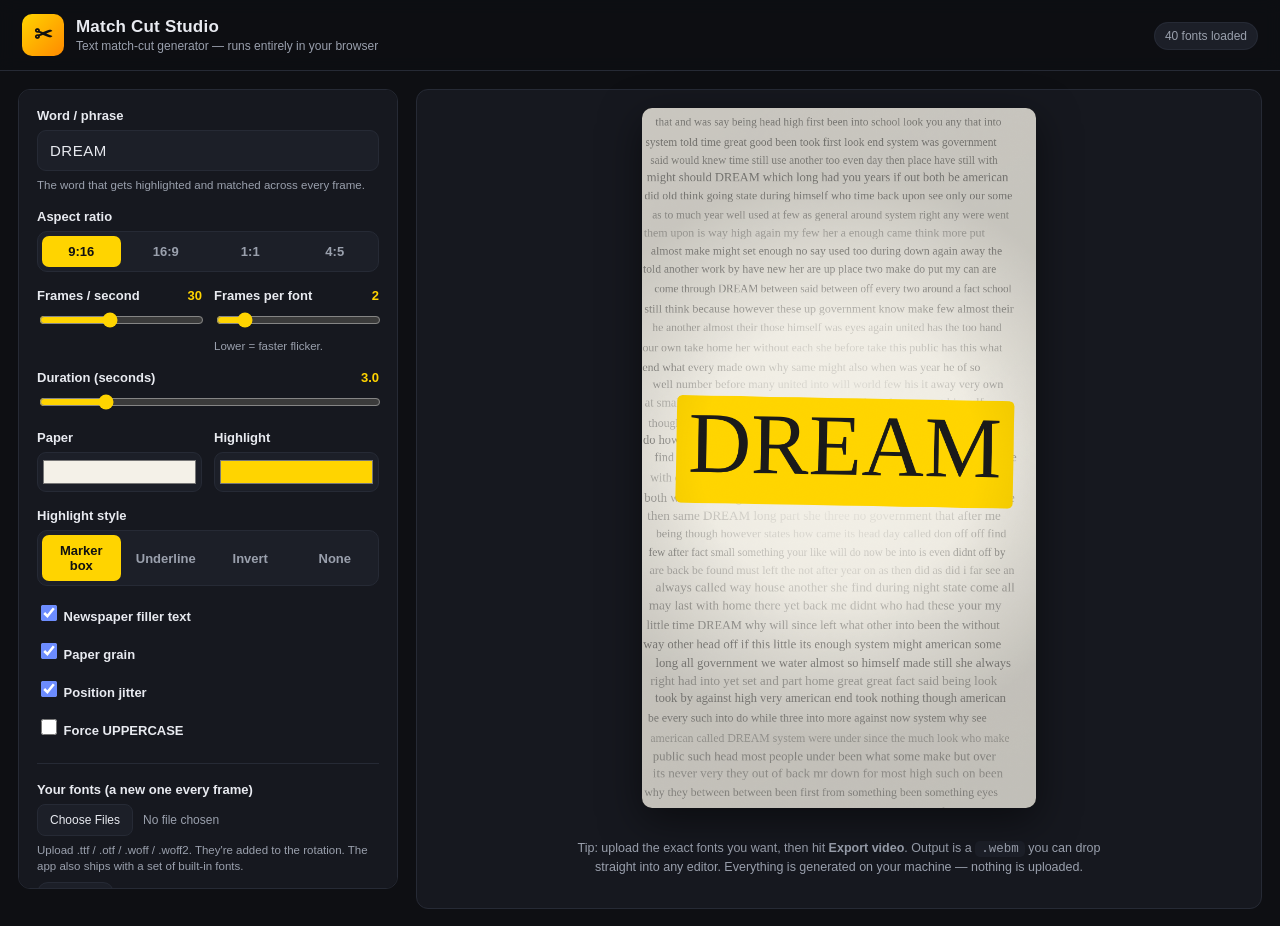
==== index.html @ ae8cfbf6 "Add Match Cut Studio: local text match-cut video generator Browser-based tool for the "newspaper cli" ====
<!DOCTYPE html>
<html lang="en">
<head>
<meta charset="UTF-8" />
<meta name="viewport" content="width=device-width, initial-scale=1.0" />
<title>Match Cut Studio — Text Match Cut Generator</title>
<meta name="description" content="Generate text match cut videos locally in your browser. Type a word, pick an aspect ratio, cycle a different font on every frame, add typewriter sound, export video." />

<!-- Optional Google Fonts for extra variety. The app works fully offline with
     system fonts; these just add more mismatched styles when you're online. -->
<link rel="preconnect" href="https://fonts.googleapis.com" />
<link rel="preconnect" href="https://fonts.gstatic.com" crossorigin />
<link id="googleFontsLink" href="https://fonts.googleapis.com/css2?family=Anton&family=Archivo+Black&family=Bebas+Neue&family=Bodoni+Moda:ital@1&family=Cinzel:wght@700&family=Courier+Prime&family=DM+Serif+Display&family=Fraunces:ital,opsz,wght@1,9..144,900&family=Libre+Baskerville&family=Lobster&family=Merriweather:wght@900&family=Oswald:wght@700&family=Pacifico&family=Playfair+Display:ital,wght@1,900&family=Roboto+Slab:wght@900&family=Rye&family=Special+Elite&family=Staatliches&family=Ultra&family=Yeseva+One&display=swap" rel="stylesheet" />

<link rel="stylesheet" href="style.css" />
</head>
<body>
<header class="topbar">
  <div class="brand">
    <span class="logo">✂︎</span>
    <div>
      <h1>Match Cut Studio</h1>
      <p class="tagline">Text match-cut generator — runs entirely in your browser</p>
    </div>
  </div>
  <div class="topbar-actions">
    <span id="fontCount" class="pill">0 fonts loaded</span>
  </div>
</header>

<main class="layout">
  <!-- ============ CONTROLS ============ -->
  <section class="panel controls" aria-label="Controls">

    <div class="field">
      <label for="wordInput">Word / phrase</label>
      <input id="wordInput" type="text" value="DREAM" autocomplete="off" spellcheck="false" />
      <small>The word that gets highlighted and matched across every frame.</small>
    </div>

    <div class="field">
      <label>Aspect ratio</label>
      <div class="segmented" id="ratioGroup">
        <button type="button" data-ratio="9:16" class="active">9:16</button>
        <button type="button" data-ratio="16:9">16:9</button>
        <button type="button" data-ratio="1:1">1:1</button>
        <button type="button" data-ratio="4:5">4:5</button>
      </div>
    </div>

    <div class="grid2">
      <div class="field">
        <label for="fpsInput">Frames / second <span id="fpsVal" class="val">30</span></label>
        <input id="fpsInput" type="range" min="8" max="60" step="1" value="30" />
      </div>
      <div class="field">
        <label for="holdInput">Frames per font <span id="holdVal" class="val">2</span></label>
        <input id="holdInput" type="range" min="1" max="8" step="1" value="2" />
        <small>Lower = faster flicker.</small>
      </div>
    </div>

    <div class="field">
      <label for="durInput">Duration (seconds) <span id="durVal" class="val">3.0</span></label>
      <input id="durInput" type="range" min="1" max="12" step="0.5" value="3" />
    </div>

    <div class="grid2">
      <div class="field">
        <label for="paperColor">Paper</label>
        <input id="paperColor" type="color" value="#f4f1e8" />
      </div>
      <div class="field">
        <label for="highlightColor">Highlight</label>
        <input id="highlightColor" type="color" value="#ffd400" />
      </div>
    </div>

    <div class="field">
      <label>Highlight style</label>
      <div class="segmented" id="hlStyleGroup">
        <button type="button" data-hl="box" class="active">Marker box</button>
        <button type="button" data-hl="underline">Underline</button>
        <button type="button" data-hl="invert">Invert</button>
        <button type="button" data-hl="none">None</button>
      </div>
    </div>

    <div class="field toggles">
      <label class="check"><input type="checkbox" id="fillerToggle" checked /> Newspaper filler text</label>
      <label class="check"><input type="checkbox" id="grainToggle" checked /> Paper grain</label>
      <label class="check"><input type="checkbox" id="jitterToggle" checked /> Position jitter</label>
      <label class="check"><input type="checkbox" id="uppercaseToggle" /> Force UPPERCASE</label>
    </div>

    <hr />

    <!-- FONTS -->
    <div class="field">
      <label for="fontFiles">Your fonts (a new one every frame)</label>
      <input id="fontFiles" type="file" accept=".ttf,.otf,.woff,.woff2" multiple />
      <small>Upload .ttf / .otf / .woff / .woff2. They're added to the rotation. The app also ships with a set of built-in fonts.</small>
      <div id="fontChips" class="chips"></div>
      <label class="check" style="margin-top:8px"><input type="checkbox" id="shuffleFonts" checked /> Shuffle font order</label>
    </div>

    <hr />

    <!-- SOUND -->
    <div class="field">
      <label for="soundSelect">Sound effect</label>
      <select id="soundSelect">
        <option value="typewriter">Typewriter clack (built-in)</option>
        <option value="tick">Tick / camera shutter (built-in)</option>
        <option value="riser">Whoosh riser (built-in)</option>
        <option value="custom">Custom audio file…</option>
        <option value="none">None</option>
      </select>
      <input id="soundFile" type="file" accept="audio/*" class="hidden" />
      <div class="grid2" style="margin-top:8px">
        <div class="field">
          <label for="volInput">Volume <span id="volVal" class="val">70</span></label>
          <input id="volInput" type="range" min="0" max="100" step="1" value="70" />
        </div>
        <div class="field">
          <label class="check" style="margin-top:26px"><input type="checkbox" id="perFrameSound" checked /> Trigger on every frame</label>
        </div>
      </div>
      <small id="soundHint">A clack fires on each font change. Uncheck "every frame" to play a custom track once from the start.</small>
    </div>

    <div class="actions">
      <button id="playBtn" class="btn primary">▶ Preview</button>
      <button id="exportBtn" class="btn">⬇ Export video</button>
      <button id="frameBtn" class="btn ghost">Save PNG frame</button>
    </div>
    <div id="status" class="status"></div>

  </section>

  <!-- ============ STAGE ============ -->
  <section class="panel stage" aria-label="Preview">
    <div class="stage-inner">
      <canvas id="stage" width="720" height="1280"></canvas>
      <div id="recBadge" class="rec-badge hidden">● REC</div>
    </div>
    <p class="hint">Tip: upload the exact fonts you want, then hit <b>Export video</b>. Output is a <code>.webm</code> you can drop straight into any editor. Everything is generated on your machine — nothing is uploaded.</p>
  </section>
</main>

<script src="app.js"></script>
</body>
</html>
---- style.css ----
:root {
  --bg: #0e0f13;
  --panel: #16181f;
  --panel-2: #1c1f28;
  --line: #262a35;
  --text: #e8eaf0;
  --muted: #9aa0ad;
  --accent: #ffd400;
  --accent-2: #6c8cff;
  --radius: 12px;
  font-family: -apple-system, BlinkMacSystemFont, "Segoe UI", Roboto, Helvetica, Arial, sans-serif;
}

* { box-sizing: border-box; }
html, body { margin: 0; background: var(--bg); color: var(--text); }
body { min-height: 100vh; }

.topbar {
  display: flex; align-items: center; justify-content: space-between;
  padding: 14px 22px; border-bottom: 1px solid var(--line);
  position: sticky; top: 0; background: rgba(14,15,19,.85);
  backdrop-filter: blur(8px); z-index: 10;
}
.brand { display: flex; align-items: center; gap: 12px; }
.logo {
  font-size: 22px; width: 42px; height: 42px; display: grid; place-items: center;
  background: linear-gradient(135deg, var(--accent), #ff8a00); color: #111;
  border-radius: 10px; font-weight: 700;
}
.topbar h1 { font-size: 17px; margin: 0; letter-spacing: .2px; }
.tagline { margin: 2px 0 0; font-size: 12px; color: var(--muted); }
.pill {
  font-size: 12px; color: var(--muted); background: var(--panel-2);
  border: 1px solid var(--line); padding: 6px 10px; border-radius: 999px;
}

.layout {
  display: grid; grid-template-columns: 380px 1fr; gap: 18px;
  padding: 18px; max-width: 1400px; margin: 0 auto; align-items: start;
}
@media (max-width: 900px) { .layout { grid-template-columns: 1fr; } }

.panel {
  background: var(--panel); border: 1px solid var(--line);
  border-radius: var(--radius); padding: 18px;
}
.controls { max-height: calc(100vh - 100px); overflow-y: auto; }
.controls::-webkit-scrollbar { width: 8px; }
.controls::-webkit-scrollbar-thumb { background: var(--line); border-radius: 8px; }

.field { margin-bottom: 16px; }
.field > label { display: block; font-size: 13px; font-weight: 600; margin-bottom: 7px; }
.field small { display: block; color: var(--muted); font-size: 11.5px; margin-top: 6px; line-height: 1.4; }
.val { color: var(--accent); font-weight: 700; float: right; }

input[type="text"], select {
  width: 100%; padding: 11px 12px; background: var(--panel-2);
  border: 1px solid var(--line); border-radius: 9px; color: var(--text);
  font-size: 15px; outline: none;
}
input[type="text"]:focus, select:focus { border-color: var(--accent-2); }
input[type="text"] { letter-spacing: .5px; }

input[type="range"] { width: 100%; accent-color: var(--accent); }
input[type="color"] {
  width: 100%; height: 40px; padding: 3px; background: var(--panel-2);
  border: 1px solid var(--line); border-radius: 9px; cursor: pointer;
}
input[type="file"] { width: 100%; font-size: 12px; color: var(--muted); }
input[type="file"]::file-selector-button {
  margin-right: 10px; padding: 8px 12px; border: 1px solid var(--line);
  background: var(--panel-2); color: var(--text); border-radius: 8px; cursor: pointer;
}

.grid2 { display: grid; grid-template-columns: 1fr 1fr; gap: 12px; }

.segmented { display: flex; gap: 6px; background: var(--panel-2); padding: 4px; border-radius: 10px; border: 1px solid var(--line); flex-wrap: wrap; }
.segmented button {
  flex: 1; min-width: 56px; padding: 8px 6px; border: none; background: transparent;
  color: var(--muted); border-radius: 7px; cursor: pointer; font-size: 13px; font-weight: 600;
}
.segmented button.active { background: var(--accent); color: #111; }

.toggles { display: flex; flex-direction: column; gap: 9px; }
.check { display: flex; align-items: center; gap: 8px; font-size: 13px; font-weight: 500; cursor: pointer; }
.check input { accent-color: var(--accent-2); width: 16px; height: 16px; }

.chips { display: flex; flex-wrap: wrap; gap: 6px; margin-top: 8px; }
.chip {
  font-size: 11px; padding: 4px 9px; background: var(--panel-2);
  border: 1px solid var(--line); border-radius: 999px; color: var(--muted);
  display: inline-flex; align-items: center; gap: 6px;
}
.chip.user { border-color: var(--accent-2); color: #cdd6ff; }
.chip b { color: var(--text); font-weight: 600; }

hr { border: none; border-top: 1px solid var(--line); margin: 18px 0; }

.actions { display: grid; grid-template-columns: 1fr 1fr; gap: 10px; margin-top: 8px; }
.btn {
  padding: 12px; border: 1px solid var(--line); background: var(--panel-2);
  color: var(--text); border-radius: 10px; cursor: pointer; font-size: 14px; font-weight: 600;
}
.btn:hover { border-color: var(--accent-2); }
.btn.primary { background: var(--accent); color: #111; border-color: var(--accent); }
.btn.primary:hover { filter: brightness(1.05); }
.btn.ghost { grid-column: span 2; background: transparent; }
.btn:disabled { opacity: .5; cursor: not-allowed; }

.status { margin-top: 12px; font-size: 12.5px; color: var(--muted); min-height: 18px; }
.status.err { color: #ff6b6b; }
.status.ok { color: #58d68d; }

.stage { display: flex; flex-direction: column; align-items: center; gap: 14px; }
.stage-inner { position: relative; }
#stage {
  max-width: 100%; max-height: calc(100vh - 200px);
  background: #000; border-radius: 10px; box-shadow: 0 12px 40px rgba(0,0,0,.5);
}
.rec-badge {
  position: absolute; top: 12px; left: 12px; background: rgba(220,20,20,.9);
  color: #fff; padding: 5px 11px; border-radius: 6px; font-size: 12px; font-weight: 700;
  letter-spacing: .5px; animation: blink 1s steps(2,start) infinite;
}
@keyframes blink { 50% { opacity: .35; } }
.hint { color: var(--muted); font-size: 12.5px; max-width: 560px; text-align: center; line-height: 1.5; }
.hint code { background: var(--panel-2); padding: 1px 6px; border-radius: 5px; }

.hidden { display: none !important; }
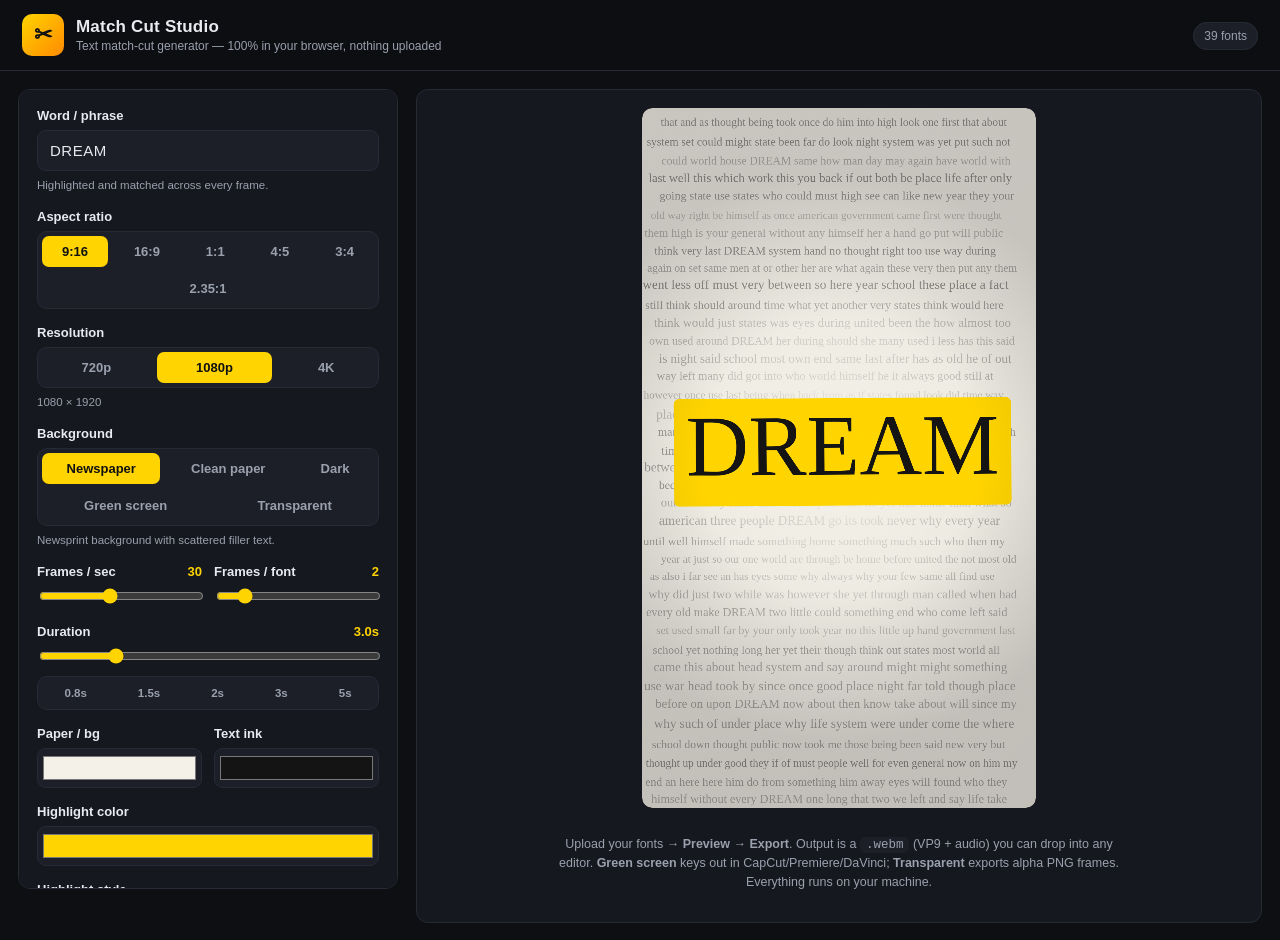
==== commit bf9d69a0: "Test, fix, and expand Match Cut Studio to beat the competitors Verified the tool end-to-end in a rea" ====
--- a/index.html
+++ b/index.html
@@ -4,14 +4,10 @@
 <meta charset="UTF-8" />
 <meta name="viewport" content="width=device-width, initial-scale=1.0" />
 <title>Match Cut Studio — Text Match Cut Generator</title>
-<meta name="description" content="Generate text match cut videos locally in your browser. Type a word, pick an aspect ratio, cycle a different font on every frame, add typewriter sound, export video." />
+<meta name="description" content="Generate text match-cut videos locally in your browser. Type a word, pick an aspect ratio, cycle a different font on every frame, add typewriter sound, export video, green-screen or transparent frames." />
 
-<!-- Optional Google Fonts for extra variety. The app works fully offline with
-     system fonts; these just add more mismatched styles when you're online. -->
-<link rel="preconnect" href="https://fonts.googleapis.com" />
-<link rel="preconnect" href="https://fonts.gstatic.com" crossorigin />
-<link id="googleFontsLink" href="https://fonts.googleapis.com/css2?family=Anton&family=Archivo+Black&family=Bebas+Neue&family=Bodoni+Moda:ital@1&family=Cinzel:wght@700&family=Courier+Prime&family=DM+Serif+Display&family=Fraunces:ital,opsz,wght@1,9..144,900&family=Libre+Baskerville&family=Lobster&family=Merriweather:wght@900&family=Oswald:wght@700&family=Pacifico&family=Playfair+Display:ital,wght@1,900&family=Roboto+Slab:wght@900&family=Rye&family=Special+Elite&family=Staatliches&family=Ultra&family=Yeseva+One&display=swap" rel="stylesheet" />
-
+<!-- 30 trendy display fonts bundled locally → work fully offline, no CDN needed -->
+<link rel="stylesheet" href="fonts/fonts.css" />
 <link rel="stylesheet" href="style.css" />
 </head>
 <body>
@@ -20,11 +16,11 @@
     <span class="logo">✂︎</span>
     <div>
       <h1>Match Cut Studio</h1>
-      <p class="tagline">Text match-cut generator — runs entirely in your browser</p>
+      <p class="tagline">Text match-cut generator — 100% in your browser, nothing uploaded</p>
     </div>
   </div>
   <div class="topbar-actions">
-    <span id="fontCount" class="pill">0 fonts loaded</span>
+    <span id="fontCount" class="pill">0 fonts</span>
   </div>
 </header>
 
@@ -35,51 +31,86 @@
     <div class="field">
       <label for="wordInput">Word / phrase</label>
       <input id="wordInput" type="text" value="DREAM" autocomplete="off" spellcheck="false" />
-      <small>The word that gets highlighted and matched across every frame.</small>
+      <small>Highlighted and matched across every frame.</small>
     </div>
 
     <div class="field">
       <label>Aspect ratio</label>
-      <div class="segmented" id="ratioGroup">
+      <div class="segmented wrap" id="ratioGroup">
         <button type="button" data-ratio="9:16" class="active">9:16</button>
         <button type="button" data-ratio="16:9">16:9</button>
         <button type="button" data-ratio="1:1">1:1</button>
         <button type="button" data-ratio="4:5">4:5</button>
+        <button type="button" data-ratio="3:4">3:4</button>
+        <button type="button" data-ratio="2.35:1">2.35:1</button>
+      </div>
+    </div>
+
+    <div class="field">
+      <label>Resolution</label>
+      <div class="segmented" id="qualityGroup">
+        <button type="button" data-q="720">720p</button>
+        <button type="button" data-q="1080" class="active">1080p</button>
+        <button type="button" data-q="2160">4K</button>
+      </div>
+      <small id="dimNote">1080 × 1920</small>
+    </div>
+
+    <div class="field">
+      <label>Background</label>
+      <div class="segmented wrap" id="bgGroup">
+        <button type="button" data-bg="newspaper" class="active">Newspaper</button>
+        <button type="button" data-bg="clean">Clean paper</button>
+        <button type="button" data-bg="dark">Dark</button>
+        <button type="button" data-bg="green">Green screen</button>
+        <button type="button" data-bg="transparent">Transparent</button>
+      </div>
+      <small id="bgNote">Newsprint background with scattered filler text.</small>
+    </div>
+
+    <div class="grid2">
+      <div class="field">
+        <label for="fpsInput">Frames / sec <span id="fpsVal" class="val">30</span></label>
+        <input id="fpsInput" type="range" min="8" max="60" step="1" value="30" />
+      </div>
+      <div class="field">
+        <label for="holdInput">Frames / font <span id="holdVal" class="val">2</span></label>
+        <input id="holdInput" type="range" min="1" max="8" step="1" value="2" />
+      </div>
+    </div>
+
+    <div class="field">
+      <label for="durInput">Duration <span id="durVal" class="val">3.0s</span></label>
+      <input id="durInput" type="range" min="0.6" max="12" step="0.1" value="3" />
+      <div class="segmented small-seg" id="durPresets">
+        <button type="button" data-dur="0.8">0.8s</button>
+        <button type="button" data-dur="1.5">1.5s</button>
+        <button type="button" data-dur="2">2s</button>
+        <button type="button" data-dur="3">3s</button>
+        <button type="button" data-dur="5">5s</button>
       </div>
     </div>
 
     <div class="grid2">
       <div class="field">
-        <label for="fpsInput">Frames / second <span id="fpsVal" class="val">30</span></label>
-        <input id="fpsInput" type="range" min="8" max="60" step="1" value="30" />
+        <label for="paperColor">Paper / bg</label>
+        <input id="paperColor" type="color" value="#f4f1e8" />
       </div>
       <div class="field">
-        <label for="holdInput">Frames per font <span id="holdVal" class="val">2</span></label>
-        <input id="holdInput" type="range" min="1" max="8" step="1" value="2" />
-        <small>Lower = faster flicker.</small>
+        <label for="inkColor">Text ink</label>
+        <input id="inkColor" type="color" value="#141414" />
       </div>
     </div>
 
     <div class="field">
-      <label for="durInput">Duration (seconds) <span id="durVal" class="val">3.0</span></label>
-      <input id="durInput" type="range" min="1" max="12" step="0.5" value="3" />
-    </div>
-
-    <div class="grid2">
-      <div class="field">
-        <label for="paperColor">Paper</label>
-        <input id="paperColor" type="color" value="#f4f1e8" />
-      </div>
-      <div class="field">
-        <label for="highlightColor">Highlight</label>
-        <input id="highlightColor" type="color" value="#ffd400" />
-      </div>
+      <label for="highlightColor">Highlight color</label>
+      <input id="highlightColor" type="color" value="#ffd400" />
     </div>
 
     <div class="field">
       <label>Highlight style</label>
       <div class="segmented" id="hlStyleGroup">
-        <button type="button" data-hl="box" class="active">Marker box</button>
+        <button type="button" data-hl="box" class="active">Box</button>
         <button type="button" data-hl="underline">Underline</button>
         <button type="button" data-hl="invert">Invert</button>
         <button type="button" data-hl="none">None</button>
@@ -88,8 +119,9 @@
 
     <div class="field toggles">
       <label class="check"><input type="checkbox" id="fillerToggle" checked /> Newspaper filler text</label>
-      <label class="check"><input type="checkbox" id="grainToggle" checked /> Paper grain</label>
+      <label class="check"><input type="checkbox" id="grainToggle" checked /> Film grain</label>
       <label class="check"><input type="checkbox" id="jitterToggle" checked /> Position jitter</label>
+      <label class="check"><input type="checkbox" id="flashToggle" /> Flash flicker between cuts</label>
       <label class="check"><input type="checkbox" id="uppercaseToggle" /> Force UPPERCASE</label>
     </div>
 
@@ -97,9 +129,9 @@
 
     <!-- FONTS -->
     <div class="field">
-      <label for="fontFiles">Your fonts (a new one every frame)</label>
+      <label for="fontFiles">Fonts — a different one every frame</label>
       <input id="fontFiles" type="file" accept=".ttf,.otf,.woff,.woff2" multiple />
-      <small>Upload .ttf / .otf / .woff / .woff2. They're added to the rotation. The app also ships with a set of built-in fonts.</small>
+      <small>30 trendy display fonts are built in. Upload your own <b>.ttf/.otf/.woff</b> to add them to the rotation.</small>
       <div id="fontChips" class="chips"></div>
       <label class="check" style="margin-top:8px"><input type="checkbox" id="shuffleFonts" checked /> Shuffle font order</label>
     </div>
@@ -111,28 +143,31 @@
       <label for="soundSelect">Sound effect</label>
       <select id="soundSelect">
         <option value="typewriter">Typewriter clack (built-in)</option>
-        <option value="tick">Tick / camera shutter (built-in)</option>
+        <option value="tick">Tick / shutter (built-in)</option>
+        <option value="camera">Camera burst (built-in)</option>
         <option value="riser">Whoosh riser (built-in)</option>
         <option value="custom">Custom audio file…</option>
         <option value="none">None</option>
       </select>
       <input id="soundFile" type="file" accept="audio/*" class="hidden" />
       <div class="grid2" style="margin-top:8px">
-        <div class="field">
+        <div class="field" style="margin:0">
           <label for="volInput">Volume <span id="volVal" class="val">70</span></label>
           <input id="volInput" type="range" min="0" max="100" step="1" value="70" />
         </div>
-        <div class="field">
-          <label class="check" style="margin-top:26px"><input type="checkbox" id="perFrameSound" checked /> Trigger on every frame</label>
+        <div class="field" style="margin:0">
+          <label style="visibility:hidden">x</label>
+          <label class="check"><input type="checkbox" id="perFrameSound" checked /> Every frame</label>
         </div>
       </div>
-      <small id="soundHint">A clack fires on each font change. Uncheck "every frame" to play a custom track once from the start.</small>
+      <small id="soundHint">A clack fires on each font change.</small>
     </div>
 
     <div class="actions">
       <button id="playBtn" class="btn primary">▶ Preview</button>
-      <button id="exportBtn" class="btn">⬇ Export video</button>
-      <button id="frameBtn" class="btn ghost">Save PNG frame</button>
+      <button id="exportBtn" class="btn">⬇ Export .webm</button>
+      <button id="framesBtn" class="btn ghost">⬇ Export PNG frames (.zip)</button>
+      <button id="frameBtn" class="btn ghost">Save single PNG frame</button>
     </div>
     <div id="status" class="status"></div>
 
@@ -140,11 +175,11 @@
 
   <!-- ============ STAGE ============ -->
   <section class="panel stage" aria-label="Preview">
-    <div class="stage-inner">
-      <canvas id="stage" width="720" height="1280"></canvas>
+    <div class="stage-inner" id="stageWrap">
+      <canvas id="stage" width="1080" height="1920"></canvas>
       <div id="recBadge" class="rec-badge hidden">● REC</div>
     </div>
-    <p class="hint">Tip: upload the exact fonts you want, then hit <b>Export video</b>. Output is a <code>.webm</code> you can drop straight into any editor. Everything is generated on your machine — nothing is uploaded.</p>
+    <p class="hint">Upload your fonts → <b>Preview</b> → <b>Export</b>. Output is a <code>.webm</code> (VP9 + audio) you can drop into any editor. <b>Green screen</b> keys out in CapCut/Premiere/DaVinci; <b>Transparent</b> exports alpha PNG frames. Everything runs on your machine.</p>
   </section>
 </main>
 
--- a/fonts/fonts.css
+++ b/fonts/fonts.css
@@ -0,0 +1,31 @@
+/* Bundled OFL open-source display fonts — work fully offline. Auto-generated. */
+@font-face{font-family:"Abril Fatface";src:url("AbrilFatface.ttf") format("truetype");font-display:swap;}
+@font-face{font-family:"Alfa Slab One";src:url("AlfaSlabOne.ttf") format("truetype");font-display:swap;}
+@font-face{font-family:"Anton";src:url("Anton.ttf") format("truetype");font-display:swap;}
+@font-face{font-family:"Archivo Black";src:url("ArchivoBlack.ttf") format("truetype");font-display:swap;}
+@font-face{font-family:"Bebas Neue";src:url("BebasNeue.ttf") format("truetype");font-display:swap;}
+@font-face{font-family:"Big Shoulders";src:url("BigShouldersBlack.ttf") format("truetype");font-display:swap;}
+@font-face{font-family:"Bodoni Moda Italic";src:url("BodoniModaBlackItalic.ttf") format("truetype");font-display:swap;}
+@font-face{font-family:"Bowlby One SC";src:url("BowlbyOneSC.ttf") format("truetype");font-display:swap;}
+@font-face{font-family:"Bungee";src:url("Bungee.ttf") format("truetype");font-display:swap;}
+@font-face{font-family:"Bungee Inline";src:url("BungeeInline.ttf") format("truetype");font-display:swap;}
+@font-face{font-family:"Cinzel Black";src:url("CinzelBlack.ttf") format("truetype");font-display:swap;}
+@font-face{font-family:"DM Serif Italic";src:url("DMSerifDisplayItalic.ttf") format("truetype");font-display:swap;}
+@font-face{font-family:"Fjalla One";src:url("FjallaOne.ttf") format("truetype");font-display:swap;}
+@font-face{font-family:"Fraunces Italic";src:url("FrauncesBlackItalic.ttf") format("truetype");font-display:swap;}
+@font-face{font-family:"Libre Franklin Black";src:url("LibreFranklinBlack.ttf") format("truetype");font-display:swap;}
+@font-face{font-family:"Monoton";src:url("Monoton.ttf") format("truetype");font-display:swap;}
+@font-face{font-family:"Oswald";src:url("OswaldBold.ttf") format("truetype");font-display:swap;}
+@font-face{font-family:"Passion One";src:url("PassionOneBlack.ttf") format("truetype");font-display:swap;}
+@font-face{font-family:"Playfair Italic";src:url("PlayfairItalicBlack.ttf") format("truetype");font-display:swap;}
+@font-face{font-family:"Rubik Mono One";src:url("RubikMonoOne.ttf") format("truetype");font-display:swap;}
+@font-face{font-family:"Rye";src:url("Rye.ttf") format("truetype");font-display:swap;}
+@font-face{font-family:"Shrikhand";src:url("Shrikhand.ttf") format("truetype");font-display:swap;}
+@font-face{font-family:"Special Elite";src:url("SpecialElite.ttf") format("truetype");font-display:swap;}
+@font-face{font-family:"Squada One";src:url("SquadaOne.ttf") format("truetype");font-display:swap;}
+@font-face{font-family:"Staatliches";src:url("Staatliches.ttf") format("truetype");font-display:swap;}
+@font-face{font-family:"Teko";src:url("TekoBold.ttf") format("truetype");font-display:swap;}
+@font-face{font-family:"Titan One";src:url("TitanOne.ttf") format("truetype");font-display:swap;}
+@font-face{font-family:"Ultra";src:url("Ultra.ttf") format("truetype");font-display:swap;}
+@font-face{font-family:"Yeseva One";src:url("YesevaOne.ttf") format("truetype");font-display:swap;}
+@font-face{font-family:"Zilla Slab Highlight";src:url("ZillaSlabHighlight.ttf") format("truetype");font-display:swap;}
--- a/style.css
+++ b/style.css
@@ -74,12 +74,15 @@
 
 .grid2 { display: grid; grid-template-columns: 1fr 1fr; gap: 12px; }
 
-.segmented { display: flex; gap: 6px; background: var(--panel-2); padding: 4px; border-radius: 10px; border: 1px solid var(--line); flex-wrap: wrap; }
+.segmented { display: flex; gap: 6px; background: var(--panel-2); padding: 4px; border-radius: 10px; border: 1px solid var(--line); flex-wrap: nowrap; }
+.segmented.wrap { flex-wrap: wrap; }
 .segmented button {
-  flex: 1; min-width: 56px; padding: 8px 6px; border: none; background: transparent;
+  flex: 1 1 auto; min-width: 52px; padding: 8px 6px; border: none; background: transparent;
   color: var(--muted); border-radius: 7px; cursor: pointer; font-size: 13px; font-weight: 600;
 }
 .segmented button.active { background: var(--accent); color: #111; }
+.segmented.small-seg { margin-top: 8px; }
+.segmented.small-seg button { font-size: 11.5px; padding: 6px 4px; min-width: 42px; }
 
 .toggles { display: flex; flex-direction: column; gap: 9px; }
 .check { display: flex; align-items: center; gap: 8px; font-size: 13px; font-weight: 500; cursor: pointer; }
@@ -112,11 +115,23 @@
 .status.ok { color: #58d68d; }
 
 .stage { display: flex; flex-direction: column; align-items: center; gap: 14px; }
-.stage-inner { position: relative; }
+.stage-inner { position: relative; border-radius: 10px; overflow: hidden; }
+/* checkerboard shown behind the canvas only in Transparent mode */
+.stage-inner.checker {
+  background-image:
+    linear-gradient(45deg, #3a3f4b 25%, transparent 25%),
+    linear-gradient(-45deg, #3a3f4b 25%, transparent 25%),
+    linear-gradient(45deg, transparent 75%, #3a3f4b 75%),
+    linear-gradient(-45deg, transparent 75%, #3a3f4b 75%);
+  background-size: 24px 24px;
+  background-position: 0 0, 0 12px, 12px -12px, -12px 0px;
+  background-color: #2a2e38;
+}
 #stage {
-  max-width: 100%; max-height: calc(100vh - 200px);
-  background: #000; border-radius: 10px; box-shadow: 0 12px 40px rgba(0,0,0,.5);
+  display: block; max-width: 100%; max-height: calc(100vh - 200px);
+  border-radius: 10px; box-shadow: 0 12px 40px rgba(0,0,0,.5);
 }
+.stage-inner:not(.checker) #stage { background: #000; }
 .rec-badge {
   position: absolute; top: 12px; left: 12px; background: rgba(220,20,20,.9);
   color: #fff; padding: 5px 11px; border-radius: 6px; font-size: 12px; font-weight: 700;
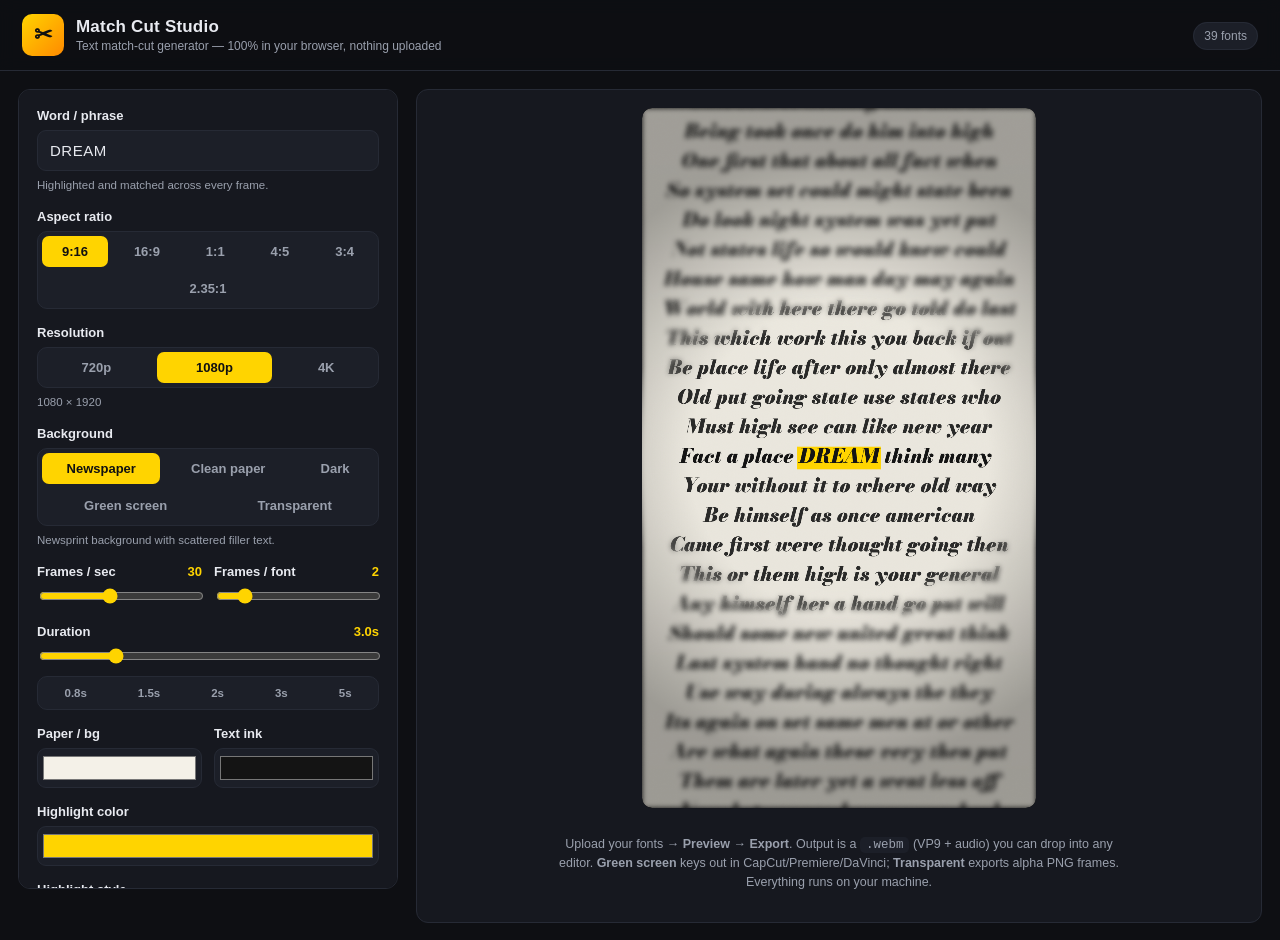
==== commit 9874765a: "Match textmatchcut.app: uniform lines, one font/frame, adjustable blur Studied the open reference (l" ====
--- a/index.html
+++ b/index.html
@@ -117,6 +117,12 @@
       </div>
     </div>
 
+    <div class="field">
+      <label for="blurRange">Focus blur <span id="blurVal" class="val">35</span></label>
+      <input id="blurRange" type="range" min="0" max="100" step="1" value="35" />
+      <small>Depth-of-field around the word (newspaper mode). 0 = no blur, higher = only the word stays sharp.</small>
+    </div>
+
     <div class="field toggles">
       <label class="check"><input type="checkbox" id="fillerToggle" checked /> Newspaper filler text</label>
       <label class="check"><input type="checkbox" id="grainToggle" checked /> Film grain</label>
